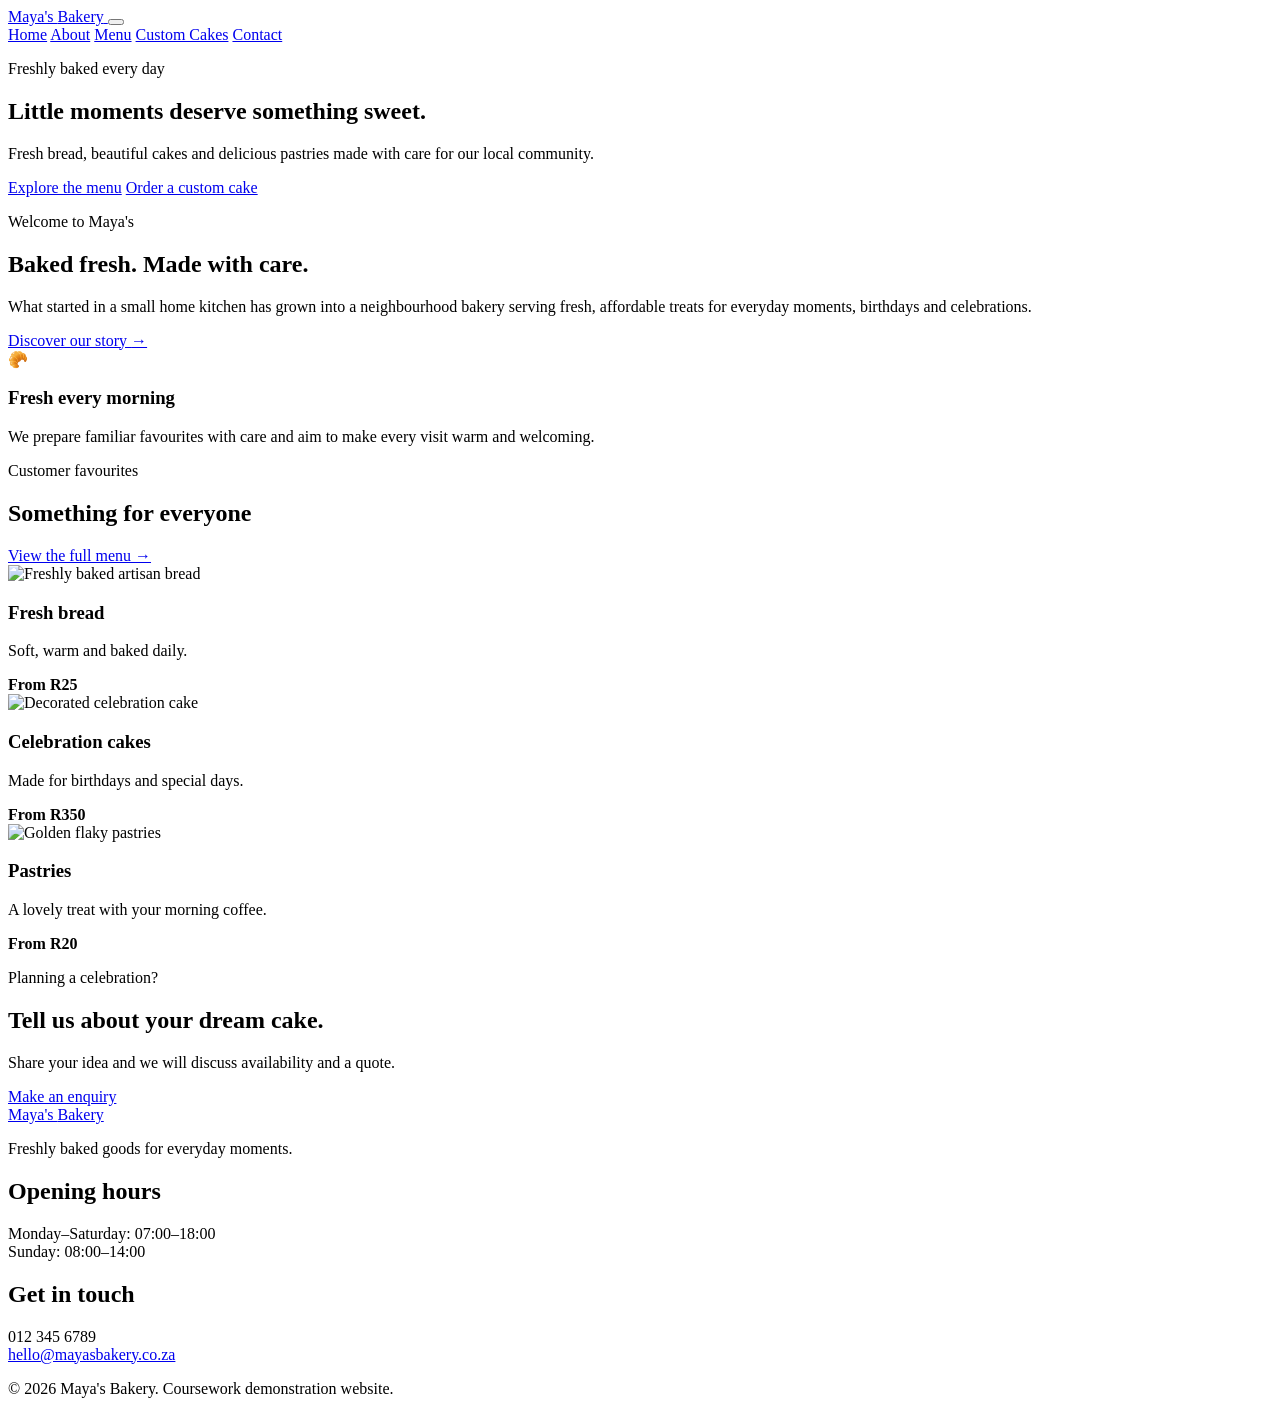
==== index.html @ de33b741 "Initial project commit" ====
<!doctype html>
<html lang="en">
  <head>
    <meta charset="utf-8">
    <meta name="viewport" content="width=device-width, initial-scale=1">
    <meta
      name="description"
      content="Maya's Bakery offers fresh bread, cakes and pastries in Cape Town."
    >
    <title>Home | Maya's Bakery</title>

    <link rel="preconnect" href="https://fonts.googleapis.com">
    <link rel="preconnect" href="https://fonts.gstatic.com" crossorigin>
    <link
      href="https://fonts.googleapis.com/css2?family=Open+Sans:wght@400;500;600;700&family=Playfair+Display:wght@600;700&display=swap"
      rel="stylesheet"
    >
    <link rel="stylesheet" href="css/style.css">
  </head>

  <body>
    <header class="site-header">
      <nav class="nav container" aria-label="Main navigation">
        <a class="brand" href="index.html" aria-label="Maya's Bakery home">
          Maya's <span>Bakery</span>
        </a>

        <button
          class="menu-toggle"
          type="button"
          aria-expanded="false"
          aria-controls="primary-links"
          aria-label="Open navigation menu"
        >
          <span></span>
          <span></span>
          <span></span>
        </button>

        <div class="nav-links" id="primary-links">
          <a class="current" aria-current="page" href="index.html" data-page="index.html">Home</a>
          <a href="about.html" data-page="about.html">About</a>
          <a href="products.html" data-page="products.html">Menu</a>
          <a href="enquiry.html" data-page="enquiry.html">Custom Cakes</a>
          <a href="contact.html" data-page="contact.html">Contact</a>
        </div>
      </nav>
    </header>

    <main id="main-content">
      <section class="hero">
        <div class="container hero-content">
          <p class="eyebrow">Freshly baked every day</p>
          <h1>Little moments deserve something sweet.</h1>
          <p class="hero-copy">
            Fresh bread, beautiful cakes and delicious pastries made with care for our
            local community.
          </p>

          <div class="button-row">
            <a class="button button-primary" href="products.html">Explore the menu</a>
            <a class="button button-outline" href="enquiry.html">Order a custom cake</a>
          </div>
        </div>
      </section>

      <section class="section container intro-grid">
        <div>
          <p class="eyebrow">Welcome to Maya's</p>
          <h2>Baked fresh. Made with care.</h2>
          <p>
            What started in a small home kitchen has grown into a neighbourhood bakery
            serving fresh, affordable treats for everyday moments, birthdays and celebrations.
          </p>
          <a class="text-link" href="about.html">
            Discover our story <span aria-hidden="true">→</span>
          </a>
        </div>

        <article class="highlight-card">
          <span class="large-emoji" aria-hidden="true">🥐</span>
          <h3>Fresh every morning</h3>
          <p>
            We prepare familiar favourites with care and aim to make every visit warm and
            welcoming.
          </p>
        </article>
      </section>

      <section class="section section-cream">
        <div class="container">
          <div class="section-heading">
            <div>
              <p class="eyebrow">Customer favourites</p>
              <h2>Something for everyone</h2>
            </div>
            <a class="text-link" href="products.html">
              View the full menu <span aria-hidden="true">→</span>
            </a>
          </div>

          <div class="card-grid">
            <article class="food-card">
              <img
                src="https://images.unsplash.com/photo-1509440159596-0249088772ff?auto=format&fit=crop&w=900&q=85"
                alt="Freshly baked artisan bread"
                loading="lazy"
              >
              <div class="food-card-content">
                <h3>Fresh bread</h3>
                <p>Soft, warm and baked daily.</p>
                <strong>From R25</strong>
              </div>
            </article>

            <article class="food-card">
              <img
                src="https://images.unsplash.com/photo-1578985545062-69928b1d9587?auto=format&fit=crop&w=900&q=85"
                alt="Decorated celebration cake"
                loading="lazy"
              >
              <div class="food-card-content">
                <h3>Celebration cakes</h3>
                <p>Made for birthdays and special days.</p>
                <strong>From R350</strong>
              </div>
            </article>

            <article class="food-card">
              <img
                src="https://images.unsplash.com/photo-1555507036-ab1f4038808a?auto=format&fit=crop&w=900&q=85"
                alt="Golden flaky pastries"
                loading="lazy"
              >
              <div class="food-card-content">
                <h3>Pastries</h3>
                <p>A lovely treat with your morning coffee.</p>
                <strong>From R20</strong>
              </div>
            </article>
          </div>
        </div>
      </section>

      <section class="container callout">
        <div>
          <p class="eyebrow">Planning a celebration?</p>
          <h2>Tell us about your dream cake.</h2>
          <p>Share your idea and we will discuss availability and a quote.</p>
        </div>
        <a class="button button-primary" href="enquiry.html">Make an enquiry</a>
      </section>
    </main>

    <footer class="site-footer">
      <div class="container footer-grid">
        <div>
          <a class="brand brand-light" href="index.html">Maya's <span>Bakery</span></a>
          <p>Freshly baked goods for everyday moments.</p>
        </div>

        <div>
          <h2 class="footer-heading">Opening hours</h2>
          <p>
            Monday–Saturday: 07:00–18:00<br>
            Sunday: 08:00–14:00
          </p>
        </div>

        <div>
          <h2 class="footer-heading">Get in touch</h2>
          <p>
            012 345 6789<br>
            <a href="mailto:hello@mayasbakery.co.za">hello@mayasbakery.co.za</a>
          </p>
        </div>
      </div>

      <p class="copyright">© 2026 Maya's Bakery. Coursework demonstration website.</p>
    </footer>

    <script src="js/script.js" defer></script>
  </body>
</html>
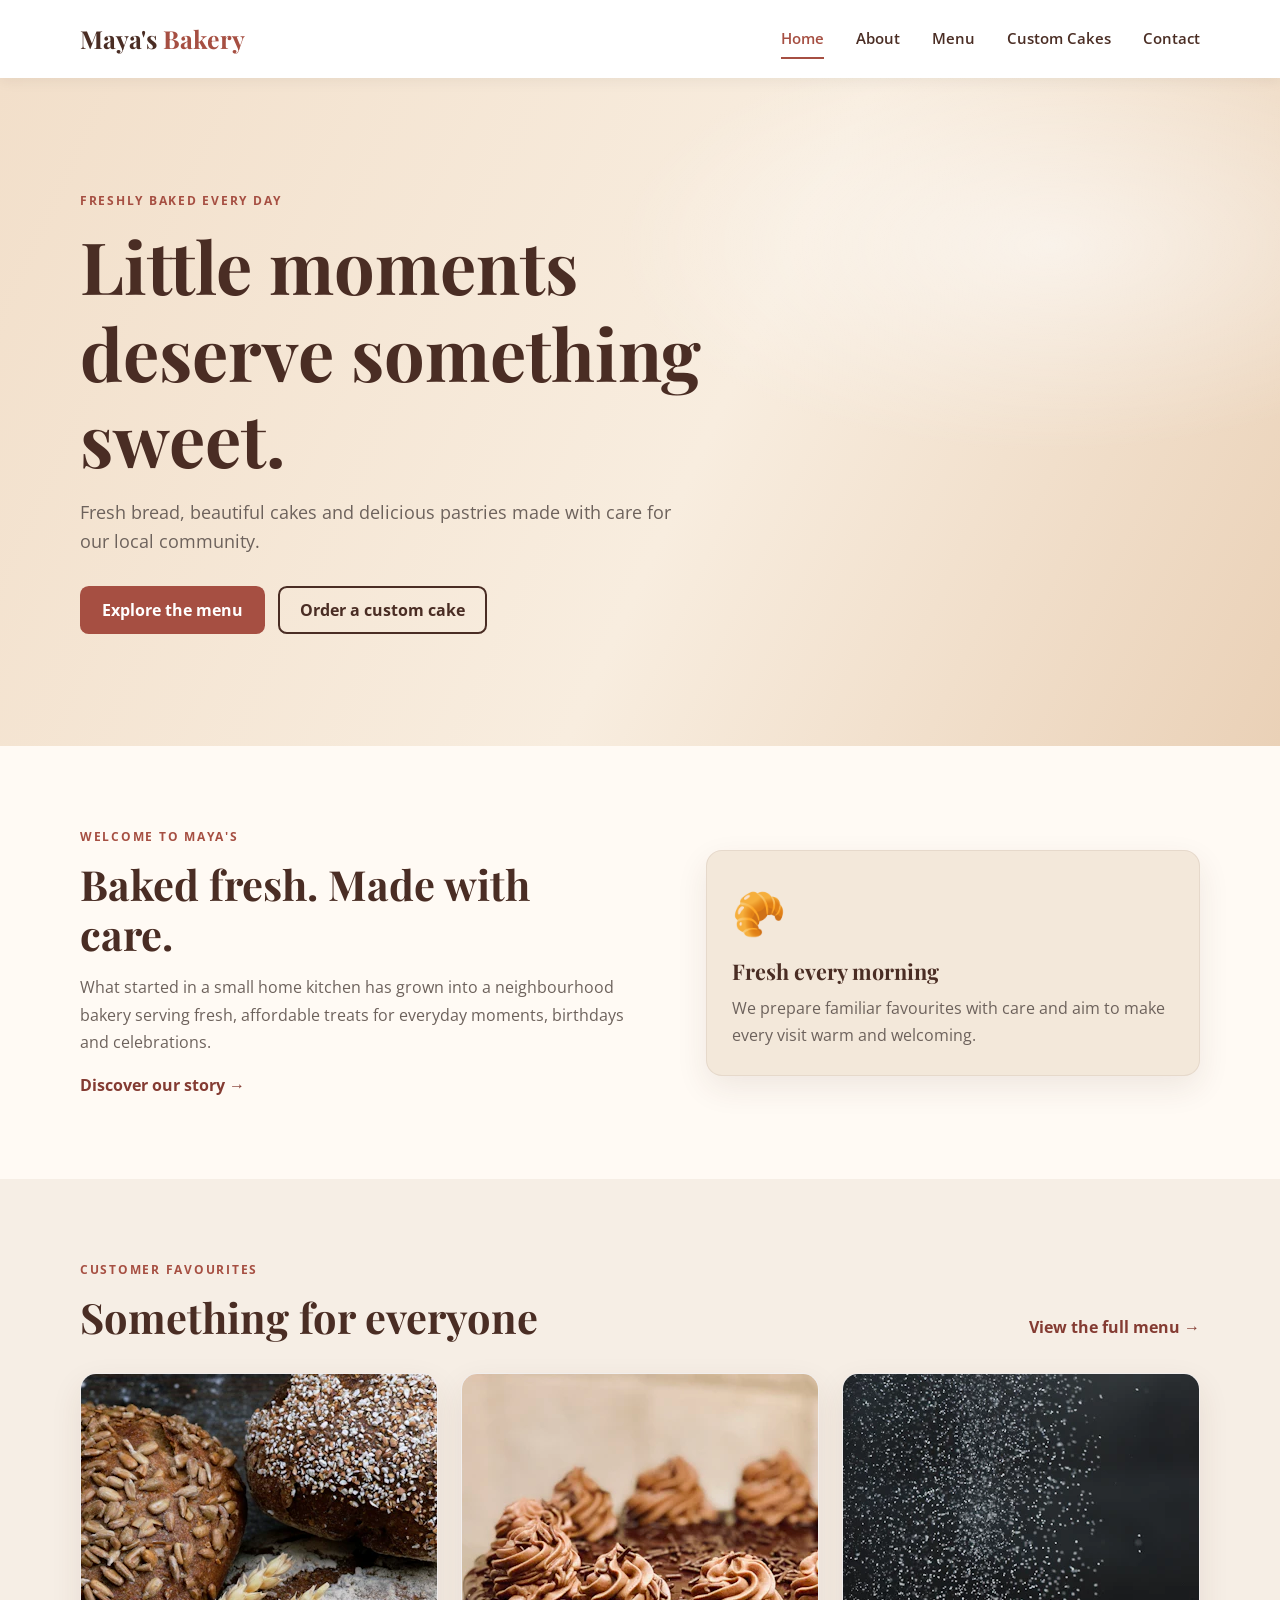
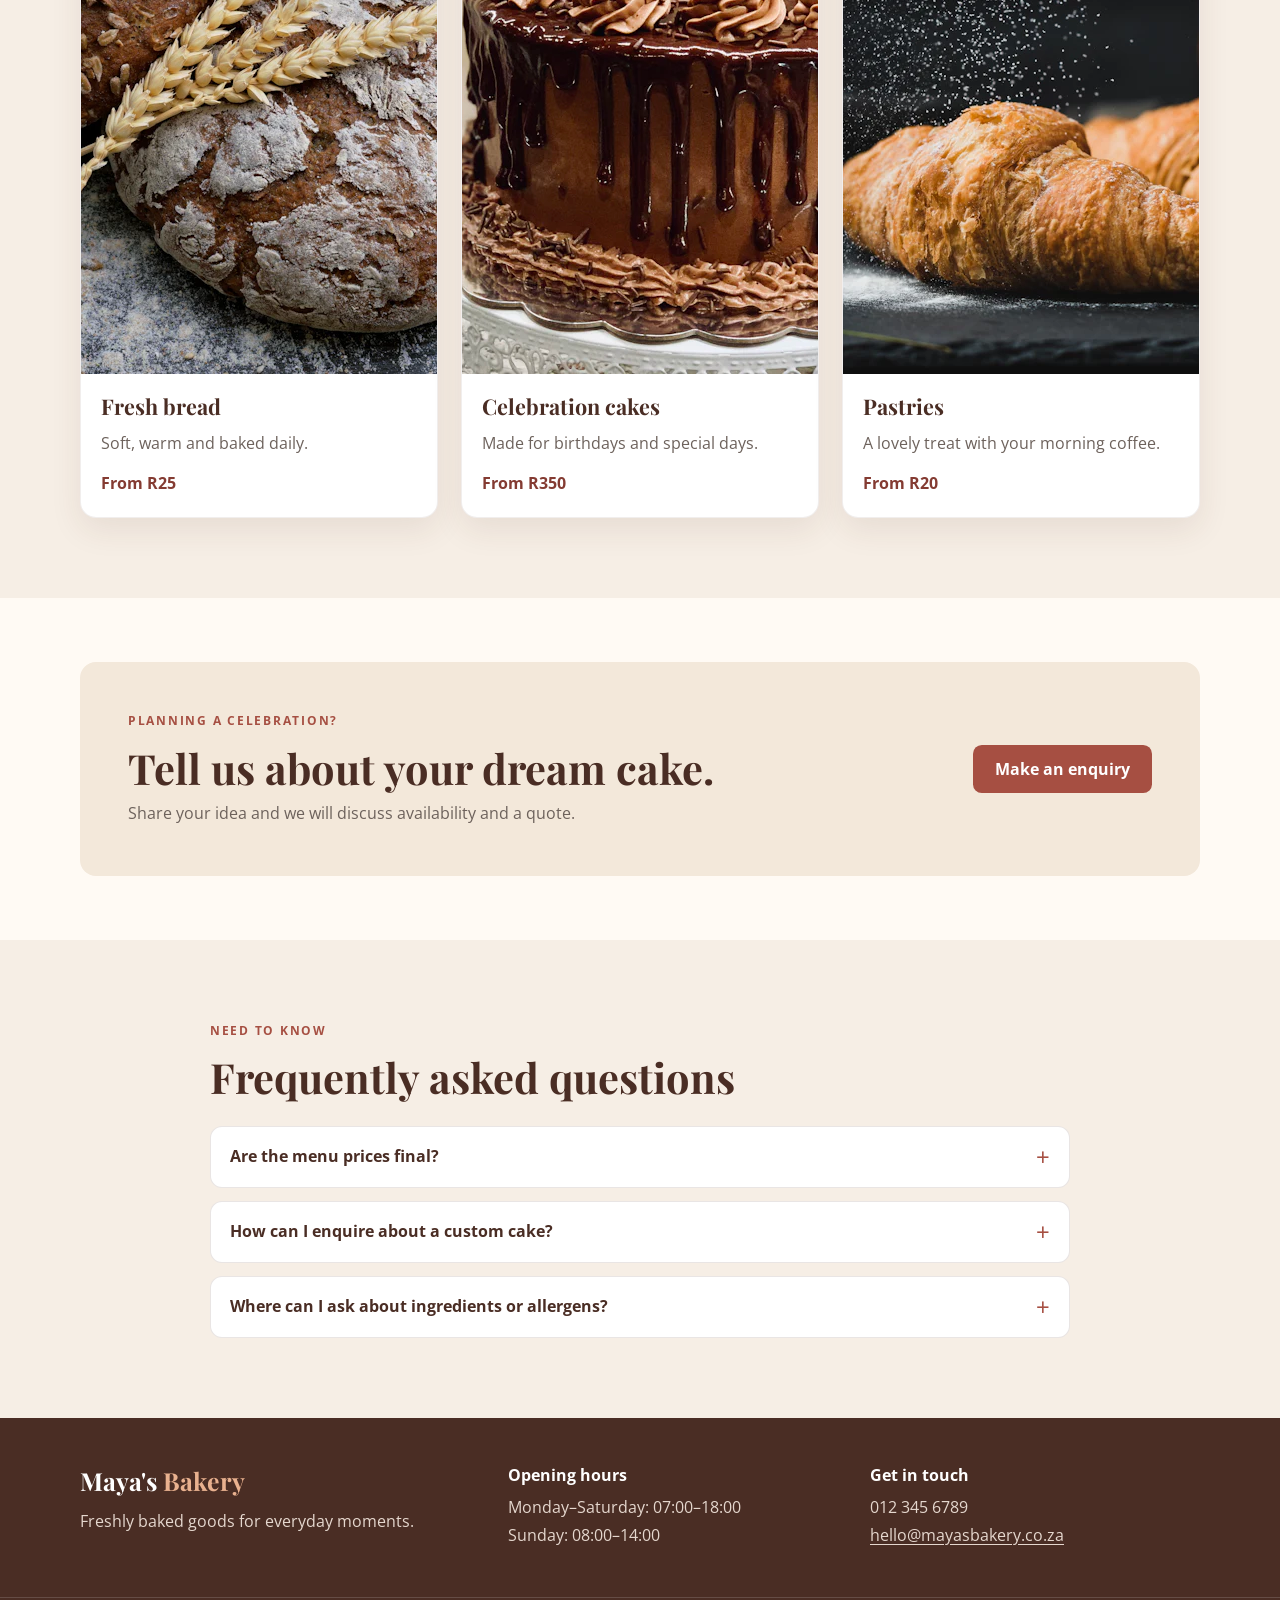
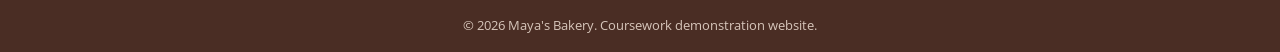
==== commit fe9c9771: "Complete Part 3 website improvements" ====
--- a/index.html
+++ b/index.html
@@ -5,14 +5,20 @@
     <meta name="viewport" content="width=device-width, initial-scale=1">
     <meta
       name="description"
-      content="Maya's Bakery offers fresh bread, cakes and pastries in Cape Town."
+      content="Discover Maya's Bakery in Cape Town: fresh bread, celebration cakes and pastries baked with care for everyday moments."
     >
     <title>Home | Maya's Bakery</title>
+    <meta property="og:type" content="website">
+    <meta property="og:title" content="Maya's Bakery | Freshly baked every day">
+    <meta property="og:description" content="Fresh bread, beautiful cakes and delicious pastries made with care for our local community.">
+    <meta name="twitter:card" content="summary">
+    <meta name="twitter:title" content="Maya's Bakery | Freshly baked every day">
+    <meta name="twitter:description" content="Fresh bread, beautiful cakes and delicious pastries made with care for our local community.">
 
     <link rel="preconnect" href="https://fonts.googleapis.com">
     <link rel="preconnect" href="https://fonts.gstatic.com" crossorigin>
     <link
-      href="https://fonts.googleapis.com/css2?family=Open+Sans:wght@400;500;600;700&family=Playfair+Display:wght@600;700&display=swap"
+      href="https://fonts.googleapis.com/css2?family=Open+Sans:wght@400;600;700&family=Playfair+Display:wght@700&display=swap"
       rel="stylesheet"
     >
     <link rel="stylesheet" href="css/style.css">
@@ -102,9 +108,12 @@
           <div class="card-grid">
             <article class="food-card">
               <img
-                src="https://images.unsplash.com/photo-1509440159596-0249088772ff?auto=format&fit=crop&w=900&q=85"
+                src="assets/artisan-bread.webp"
                 alt="Freshly baked artisan bread"
+                width="800"
+                height="600"
                 loading="lazy"
+                decoding="async"
               >
               <div class="food-card-content">
                 <h3>Fresh bread</h3>
@@ -115,9 +124,12 @@
 
             <article class="food-card">
               <img
-                src="https://images.unsplash.com/photo-1578985545062-69928b1d9587?auto=format&fit=crop&w=900&q=85"
+                src="assets/chocolate-celebration-cake.webp"
                 alt="Decorated celebration cake"
+                width="800"
+                height="600"
                 loading="lazy"
+                decoding="async"
               >
               <div class="food-card-content">
                 <h3>Celebration cakes</h3>
@@ -128,9 +140,12 @@
 
             <article class="food-card">
               <img
-                src="https://images.unsplash.com/photo-1555507036-ab1f4038808a?auto=format&fit=crop&w=900&q=85"
+                src="assets/butter-croissant.webp"
                 alt="Golden flaky pastries"
+                width="800"
+                height="600"
                 loading="lazy"
+                decoding="async"
               >
               <div class="food-card-content">
                 <h3>Pastries</h3>
@@ -150,6 +165,77 @@
         </div>
         <a class="button button-primary" href="enquiry.html">Make an enquiry</a>
       </section>
+
+      <section class="section section-cream" aria-labelledby="faq-heading">
+        <div class="container faq-section">
+          <div class="section-heading">
+            <div>
+              <p class="eyebrow">Need to know</p>
+              <h2 id="faq-heading">Frequently asked questions</h2>
+            </div>
+          </div>
+
+          <div class="faq-list">
+            <article class="faq-item">
+              <h3>
+                <button
+                  class="faq-question"
+                  type="button"
+                  aria-expanded="false"
+                  aria-controls="faq-answer-prices"
+                >
+                  Are the menu prices final?
+                  <span class="faq-icon" aria-hidden="true">+</span>
+                </button>
+              </h3>
+              <div class="faq-answer" id="faq-answer-prices" hidden>
+                <p>The prices shown on this website are sample coursework prices, not a confirmed price list.</p>
+              </div>
+            </article>
+
+            <article class="faq-item">
+              <h3>
+                <button
+                  class="faq-question"
+                  type="button"
+                  aria-expanded="false"
+                  aria-controls="faq-answer-cakes"
+                >
+                  How can I enquire about a custom cake?
+                  <span class="faq-icon" aria-hidden="true">+</span>
+                </button>
+              </h3>
+              <div class="faq-answer" id="faq-answer-cakes" hidden>
+                <p>
+                  Use the <a href="enquiry.html">custom cake enquiry form</a> to share your event date,
+                  serving size and ideas. The form is a coursework demonstration and does not send or store
+                  your details.
+                </p>
+              </div>
+            </article>
+
+            <article class="faq-item">
+              <h3>
+                <button
+                  class="faq-question"
+                  type="button"
+                  aria-expanded="false"
+                  aria-controls="faq-answer-allergens"
+                >
+                  Where can I ask about ingredients or allergens?
+                  <span class="faq-icon" aria-hidden="true">+</span>
+                </button>
+              </h3>
+              <div class="faq-answer" id="faq-answer-allergens" hidden>
+                <p>
+                  Please use the <a href="contact.html">contact page</a> to ask about ingredients or allergens
+                  before choosing a product. This demonstration website cannot confirm product ingredients.
+                </p>
+              </div>
+            </article>
+          </div>
+        </div>
+      </section>
     </main>
 
     <footer class="site-footer">
--- a/css/style.css
+++ b/css/style.css
@@ -0,0 +1,805 @@
+:root {
+  color-scheme: light;
+  --color-cream: #fffaf4;
+  --color-sand: #f3e8da;
+  --color-brown: #4a2d24;
+  --color-brown-light: #765447;
+  --color-rose: #a64f42;
+  --color-rose-dark: #843b32;
+  --color-ink: #30231e;
+  --color-muted: #6d625c;
+  --color-white: #fff;
+  --shadow-card: 0 12px 32px rgb(74 45 36 / 9%);
+  --radius-card: 1rem;
+  --font-body: "Open Sans", Arial, sans-serif;
+  --font-heading: "Playfair Display", Georgia, serif;
+}
+
+* {
+  box-sizing: border-box;
+}
+
+html {
+  scroll-behavior: smooth;
+}
+
+body {
+  min-width: 320px;
+  margin: 0;
+  background: var(--color-cream);
+  color: var(--color-ink);
+  font-family: var(--font-body);
+  font-size: 1rem;
+  line-height: 1.7;
+}
+
+img {
+  display: block;
+  max-width: 100%;
+}
+
+a {
+  color: inherit;
+  text-decoration: none;
+}
+
+button,
+input,
+textarea {
+  font: inherit;
+}
+
+button,
+a,
+input,
+textarea {
+  -webkit-tap-highlight-color: transparent;
+}
+
+a:focus-visible,
+button:focus-visible,
+input:focus-visible,
+textarea:focus-visible {
+  outline: 3px solid #d88a55;
+  outline-offset: 3px;
+}
+
+[hidden] {
+  display: none !important;
+}
+
+.container {
+  width: min(100% - 2.5rem, 1120px);
+  margin-inline: auto;
+}
+
+.site-header {
+  position: relative;
+  z-index: 5;
+  background: var(--color-white);
+  box-shadow: 0 2px 14px rgb(48 35 30 / 7%);
+}
+
+.nav {
+  display: flex;
+  min-height: 78px;
+  align-items: center;
+  justify-content: space-between;
+  gap: 2rem;
+}
+
+.brand {
+  flex: 0 0 auto;
+  color: var(--color-brown);
+  font-family: var(--font-heading);
+  font-size: 1.55rem;
+  font-weight: 700;
+  line-height: 1.2;
+}
+
+.brand span {
+  color: var(--color-rose);
+}
+
+.nav-links {
+  display: flex;
+  align-items: center;
+  gap: clamp(1rem, 2.5vw, 2rem);
+}
+
+.nav-links a {
+  padding-block: 0.45rem;
+  color: var(--color-brown);
+  font-size: 0.93rem;
+  font-weight: 600;
+  transition: color 160ms ease;
+}
+
+.nav-links a:hover,
+.nav-links a.current {
+  color: var(--color-rose);
+}
+
+.nav-links a.current {
+  box-shadow: inset 0 -2px var(--color-rose);
+}
+
+.menu-toggle {
+  display: none;
+  width: 44px;
+  height: 44px;
+  padding: 10px;
+  border: 1px solid var(--color-sand);
+  border-radius: 0.65rem;
+  background: var(--color-white);
+  cursor: pointer;
+}
+
+.menu-toggle span {
+  display: block;
+  width: 100%;
+  height: 2px;
+  margin-block: 4px;
+  background: var(--color-brown);
+}
+
+h1,
+h2,
+h3,
+p {
+  margin-top: 0;
+}
+
+h1,
+h2,
+h3 {
+  color: var(--color-brown);
+  font-family: var(--font-heading);
+  line-height: 1.2;
+}
+
+h1 {
+  max-width: 780px;
+  margin-bottom: 1rem;
+  font-size: clamp(2.4rem, 6vw, 4.5rem);
+}
+
+h2 {
+  margin-bottom: 1rem;
+  font-size: clamp(1.8rem, 3.5vw, 2.6rem);
+}
+
+h3 {
+  margin-bottom: 0.6rem;
+  font-size: 1.35rem;
+}
+
+p {
+  margin-bottom: 1rem;
+}
+
+.hero {
+  display: flex;
+  min-height: 590px;
+  align-items: center;
+  padding-block: 6rem;
+  background:
+    radial-gradient(ellipse at 82% 25%, rgb(255 255 255 / 54%), transparent 29%),
+    linear-gradient(115deg, #f2dfca 0%, #f8eddf 55%, #ead1b7 100%);
+}
+
+.hero-content {
+  padding-block: 1rem;
+}
+
+.hero h1 {
+  max-width: 720px;
+}
+
+.hero-copy {
+  max-width: 600px;
+  margin-bottom: 1.8rem;
+  color: var(--color-muted);
+  font-size: 1.1rem;
+}
+
+.eyebrow {
+  margin-bottom: 0.7rem;
+  color: var(--color-rose);
+  font-size: 0.78rem;
+  font-weight: 700;
+  letter-spacing: 0.14em;
+  text-transform: uppercase;
+}
+
+.button-row {
+  display: flex;
+  flex-wrap: wrap;
+  gap: 0.8rem;
+}
+
+.button {
+  display: inline-flex;
+  min-height: 48px;
+  align-items: center;
+  justify-content: center;
+  padding: 0.7rem 1.25rem;
+  border: 2px solid transparent;
+  border-radius: 0.55rem;
+  cursor: pointer;
+  font-weight: 700;
+  line-height: 1.25;
+  text-align: center;
+  transition: background-color 160ms ease, color 160ms ease, transform 160ms ease;
+}
+
+.button:hover {
+  transform: translateY(-1px);
+}
+
+.button-primary {
+  background: var(--color-rose);
+  color: var(--color-white);
+}
+
+.button-primary:hover {
+  background: var(--color-rose-dark);
+}
+
+.button-outline {
+  border-color: var(--color-brown);
+  color: var(--color-brown);
+}
+
+.button-outline:hover {
+  background: var(--color-brown);
+  color: var(--color-white);
+}
+
+.section {
+  padding-block: 5rem;
+}
+
+.intro-grid,
+.two-column,
+.contact-layout,
+.form-layout {
+  display: grid;
+  align-items: start;
+  gap: clamp(2rem, 6vw, 5rem);
+}
+
+.intro-grid,
+.two-column {
+  grid-template-columns: minmax(0, 1fr) minmax(0, 0.9fr);
+}
+
+.intro-grid {
+  align-items: center;
+}
+
+.intro-grid > div > p:not(.eyebrow),
+.two-column > div > p:not(.eyebrow),
+.form-layout > div > p:not(.eyebrow) {
+  color: var(--color-muted);
+}
+
+.highlight-card,
+.info-card,
+.form-card,
+.food-card,
+.product-card {
+  overflow: hidden;
+  border: 1px solid rgb(74 45 36 / 8%);
+  border-radius: var(--radius-card);
+  background: var(--color-white);
+  box-shadow: var(--shadow-card);
+}
+
+.highlight-card,
+.info-card {
+  padding: 1.6rem;
+}
+
+.highlight-card {
+  background: var(--color-sand);
+}
+
+.highlight-card p,
+.info-card p {
+  margin-bottom: 0;
+  color: var(--color-muted);
+}
+
+.large-emoji {
+  display: inline-block;
+  margin-bottom: 0.6rem;
+  font-size: 2.7rem;
+}
+
+.section-cream {
+  background: #f6eee5;
+}
+
+.section-heading {
+  display: flex;
+  align-items: end;
+  justify-content: space-between;
+  gap: 2rem;
+  margin-bottom: 2rem;
+}
+
+.section-heading h2 {
+  margin-bottom: 0;
+}
+
+.text-link {
+  display: inline-block;
+  color: var(--color-rose-dark);
+  font-weight: 700;
+}
+
+.text-link:hover {
+  text-decoration: underline;
+  text-underline-offset: 0.2em;
+}
+
+.card-grid {
+  display: grid;
+  grid-template-columns: repeat(3, minmax(0, 1fr));
+  gap: 1.4rem;
+}
+
+.food-card,
+.product-card {
+  transition: transform 180ms ease, box-shadow 180ms ease;
+}
+
+.food-card:hover,
+.product-card:hover {
+  transform: translateY(-3px);
+  box-shadow: 0 16px 36px rgb(74 45 36 / 14%);
+}
+
+.food-card img,
+.product-card img {
+  width: 100%;
+  aspect-ratio: 4 / 3;
+  object-fit: cover;
+}
+
+.food-card-content,
+.product-content {
+  padding: 1.25rem;
+}
+
+.food-card-content p,
+.product-content p {
+  margin-bottom: 0.8rem;
+  color: var(--color-muted);
+}
+
+.food-card-content strong,
+.product-content strong {
+  color: var(--color-rose-dark);
+}
+
+.callout {
+  display: flex;
+  align-items: center;
+  justify-content: space-between;
+  gap: 2rem;
+  margin-block: 4rem;
+  padding: clamp(1.5rem, 4vw, 3rem);
+  border-radius: var(--radius-card);
+  background: var(--color-sand);
+}
+
+.callout h2 {
+  margin-bottom: 0.5rem;
+}
+
+.callout p:last-child {
+  margin-bottom: 0;
+  color: var(--color-muted);
+}
+
+.faq-section {
+  max-width: 860px;
+}
+
+.faq-section .section-heading {
+  margin-bottom: 1.5rem;
+}
+
+.faq-list {
+  display: grid;
+  gap: 0.8rem;
+}
+
+.faq-item {
+  overflow: hidden;
+  border: 1px solid rgb(74 45 36 / 12%);
+  border-radius: 0.75rem;
+  background: var(--color-white);
+}
+
+.faq-item h3 {
+  margin: 0;
+  font-family: var(--font-body);
+  font-size: 1rem;
+}
+
+.faq-question {
+  display: flex;
+  width: 100%;
+  min-height: 60px;
+  align-items: center;
+  justify-content: space-between;
+  gap: 1rem;
+  padding: 1rem 1.2rem;
+  border: 0;
+  background: transparent;
+  color: var(--color-brown);
+  cursor: pointer;
+  font-weight: 700;
+  text-align: left;
+}
+
+.faq-question:hover {
+  color: var(--color-rose-dark);
+}
+
+.faq-icon {
+  flex: 0 0 auto;
+  color: var(--color-rose);
+  font-size: 1.5rem;
+  font-weight: 400;
+  line-height: 1;
+}
+
+.faq-answer {
+  padding: 0 1.2rem 1.1rem;
+  color: var(--color-muted);
+}
+
+.faq-answer p {
+  margin: 0;
+}
+
+.faq-answer a {
+  color: var(--color-rose-dark);
+  font-weight: 700;
+  text-decoration: underline;
+  text-underline-offset: 0.15em;
+}
+
+.page-hero {
+  padding-block: clamp(3rem, 8vw, 5.5rem);
+  background: linear-gradient(110deg, #f2dfca, #faefe3);
+}
+
+.page-hero h1 {
+  font-size: clamp(2.25rem, 5vw, 3.6rem);
+}
+
+.page-hero .container > p:last-child {
+  max-width: 680px;
+  margin-bottom: 0;
+  color: var(--color-muted);
+  font-size: 1.05rem;
+}
+
+.stacked-cards,
+.contact-details {
+  display: grid;
+  gap: 1rem;
+}
+
+.menu-tools {
+  display: grid;
+  grid-template-columns: minmax(0, 1fr) auto;
+  align-items: end;
+  gap: 0.5rem 1rem;
+  max-width: 650px;
+  margin-bottom: 1.2rem;
+}
+
+.search-label {
+  grid-column: 1 / -1;
+  color: var(--color-brown);
+  font-weight: 700;
+}
+
+.search-input {
+  min-width: 0;
+}
+
+.result-count {
+  margin: 0 0 0.7rem;
+  color: var(--color-muted);
+  font-size: 0.9rem;
+}
+
+.filter-row {
+  display: flex;
+  flex-wrap: wrap;
+  gap: 0.65rem;
+  margin-bottom: 2rem;
+}
+
+.filter-button {
+  padding: 0.55rem 1rem;
+  border: 1px solid #d9c8b7;
+  border-radius: 999px;
+  background: var(--color-white);
+  color: var(--color-brown);
+  cursor: pointer;
+  font-weight: 600;
+}
+
+.filter-button:hover,
+.filter-button.active {
+  border-color: var(--color-brown);
+  background: var(--color-brown);
+  color: var(--color-white);
+}
+
+.product-grid {
+  display: grid;
+  grid-template-columns: repeat(3, minmax(0, 1fr));
+  gap: 1.4rem;
+}
+
+.empty-state {
+  margin-top: 1.5rem;
+  padding: 1.25rem;
+  border-radius: 0.75rem;
+  background: var(--color-sand);
+  color: var(--color-brown);
+}
+
+.contact-layout,
+.form-layout {
+  grid-template-columns: minmax(0, 0.9fr) minmax(0, 1.1fr);
+}
+
+.form-layout > div > .info-card {
+  margin-top: 1.7rem;
+}
+
+.map-frame {
+  overflow: hidden;
+  min-height: 260px;
+  border-radius: var(--radius-card);
+  box-shadow: var(--shadow-card);
+}
+
+.map-frame iframe {
+  display: block;
+  width: 100%;
+  min-height: 260px;
+  border: 0;
+}
+
+.form-card {
+  display: grid;
+  gap: 1.1rem;
+  padding: clamp(1.25rem, 3vw, 2rem);
+}
+
+.form-heading h2 {
+  margin-bottom: 0.35rem;
+  font-size: 1.8rem;
+}
+
+.form-heading p,
+.small-note {
+  color: var(--color-muted);
+  font-size: 0.88rem;
+}
+
+.form-heading p {
+  margin-bottom: 0;
+}
+
+.field {
+  display: grid;
+  gap: 0.4rem;
+}
+
+.field label {
+  color: var(--color-brown);
+  font-size: 0.93rem;
+  font-weight: 700;
+}
+
+.field input,
+.field textarea,
+.search-input {
+  width: 100%;
+  min-height: 46px;
+  padding: 0.7rem 0.8rem;
+  border: 1px solid #cdbdaf;
+  border-radius: 0.45rem;
+  background: var(--color-white);
+  color: var(--color-ink);
+}
+
+.field textarea {
+  min-height: 130px;
+  resize: vertical;
+}
+
+.field input:focus,
+.field textarea:focus,
+.search-input:focus {
+  border-color: var(--color-rose);
+  outline: 2px solid rgb(166 79 66 / 18%);
+}
+
+.form-message {
+  margin: 0;
+  color: #27613b;
+  font-weight: 600;
+}
+
+.form-card .small-note {
+  margin-bottom: 0;
+}
+
+.site-footer {
+  padding-top: 3rem;
+  background: var(--color-brown);
+  color: #f7eee7;
+}
+
+.footer-grid {
+  display: grid;
+  grid-template-columns: 1.2fr 1fr 1fr;
+  gap: 2rem;
+  padding-bottom: 2rem;
+}
+
+.brand-light {
+  display: inline-block;
+  margin-bottom: 0.8rem;
+  color: var(--color-white);
+}
+
+.brand-light span {
+  color: #e9b18f;
+}
+
+.footer-grid p {
+  color: #e5d7ce;
+}
+
+.footer-grid a:not(.brand) {
+  text-decoration: underline;
+  text-underline-offset: 0.2em;
+}
+
+.footer-heading {
+  margin-bottom: 0.6rem;
+  color: var(--color-white);
+  font-family: var(--font-body);
+  font-size: 1rem;
+}
+
+.copyright {
+  margin: 0;
+  padding: 1rem 1.25rem;
+  border-top: 1px solid rgb(255 255 255 / 15%);
+  color: #d7c6bb;
+  font-size: 0.82rem;
+  text-align: center;
+}
+
+@media (max-width: 760px) {
+  .container {
+    width: min(100% - 2rem, 600px);
+  }
+
+  .nav {
+    min-height: 70px;
+    flex-wrap: wrap;
+    gap: 0.5rem;
+    padding-block: 0.65rem;
+  }
+
+  .menu-toggle {
+    display: block;
+  }
+
+  .nav-links {
+    display: none;
+    flex: 0 0 100%;
+    align-items: stretch;
+    flex-direction: column;
+    gap: 0;
+    padding-block: 0.3rem 0.6rem;
+  }
+
+  .nav-links.is-open {
+    display: flex;
+  }
+
+  .nav-links a {
+    padding: 0.7rem 0.25rem;
+  }
+
+  .nav-links a.current {
+    box-shadow: none;
+  }
+
+  .hero {
+    min-height: 500px;
+    padding-block: 4.5rem;
+  }
+
+  .section {
+    padding-block: 3.5rem;
+  }
+
+  .intro-grid,
+  .two-column,
+  .contact-layout,
+  .form-layout {
+    grid-template-columns: 1fr;
+    gap: 2rem;
+  }
+
+  .card-grid,
+  .product-grid {
+    grid-template-columns: repeat(2, minmax(0, 1fr));
+    gap: 1rem;
+  }
+
+  .footer-grid {
+    grid-template-columns: repeat(2, minmax(0, 1fr));
+  }
+}
+
+@media (max-width: 520px) {
+  .card-grid,
+  .product-grid,
+  .footer-grid {
+    grid-template-columns: 1fr;
+  }
+
+  .section-heading,
+  .callout {
+    align-items: flex-start;
+    flex-direction: column;
+  }
+
+  .section-heading {
+    gap: 0.8rem;
+  }
+
+  .callout {
+    margin-block: 2rem;
+  }
+
+  .menu-tools {
+    grid-template-columns: 1fr;
+  }
+
+  .search-label {
+    grid-column: auto;
+  }
+
+  .result-count {
+    margin-top: 0.25rem;
+  }
+}
+
+@media (prefers-reduced-motion: reduce) {
+  *,
+  *::before,
+  *::after {
+    scroll-behavior: auto !important;
+    transition-duration: 0.01ms !important;
+  }
+}
